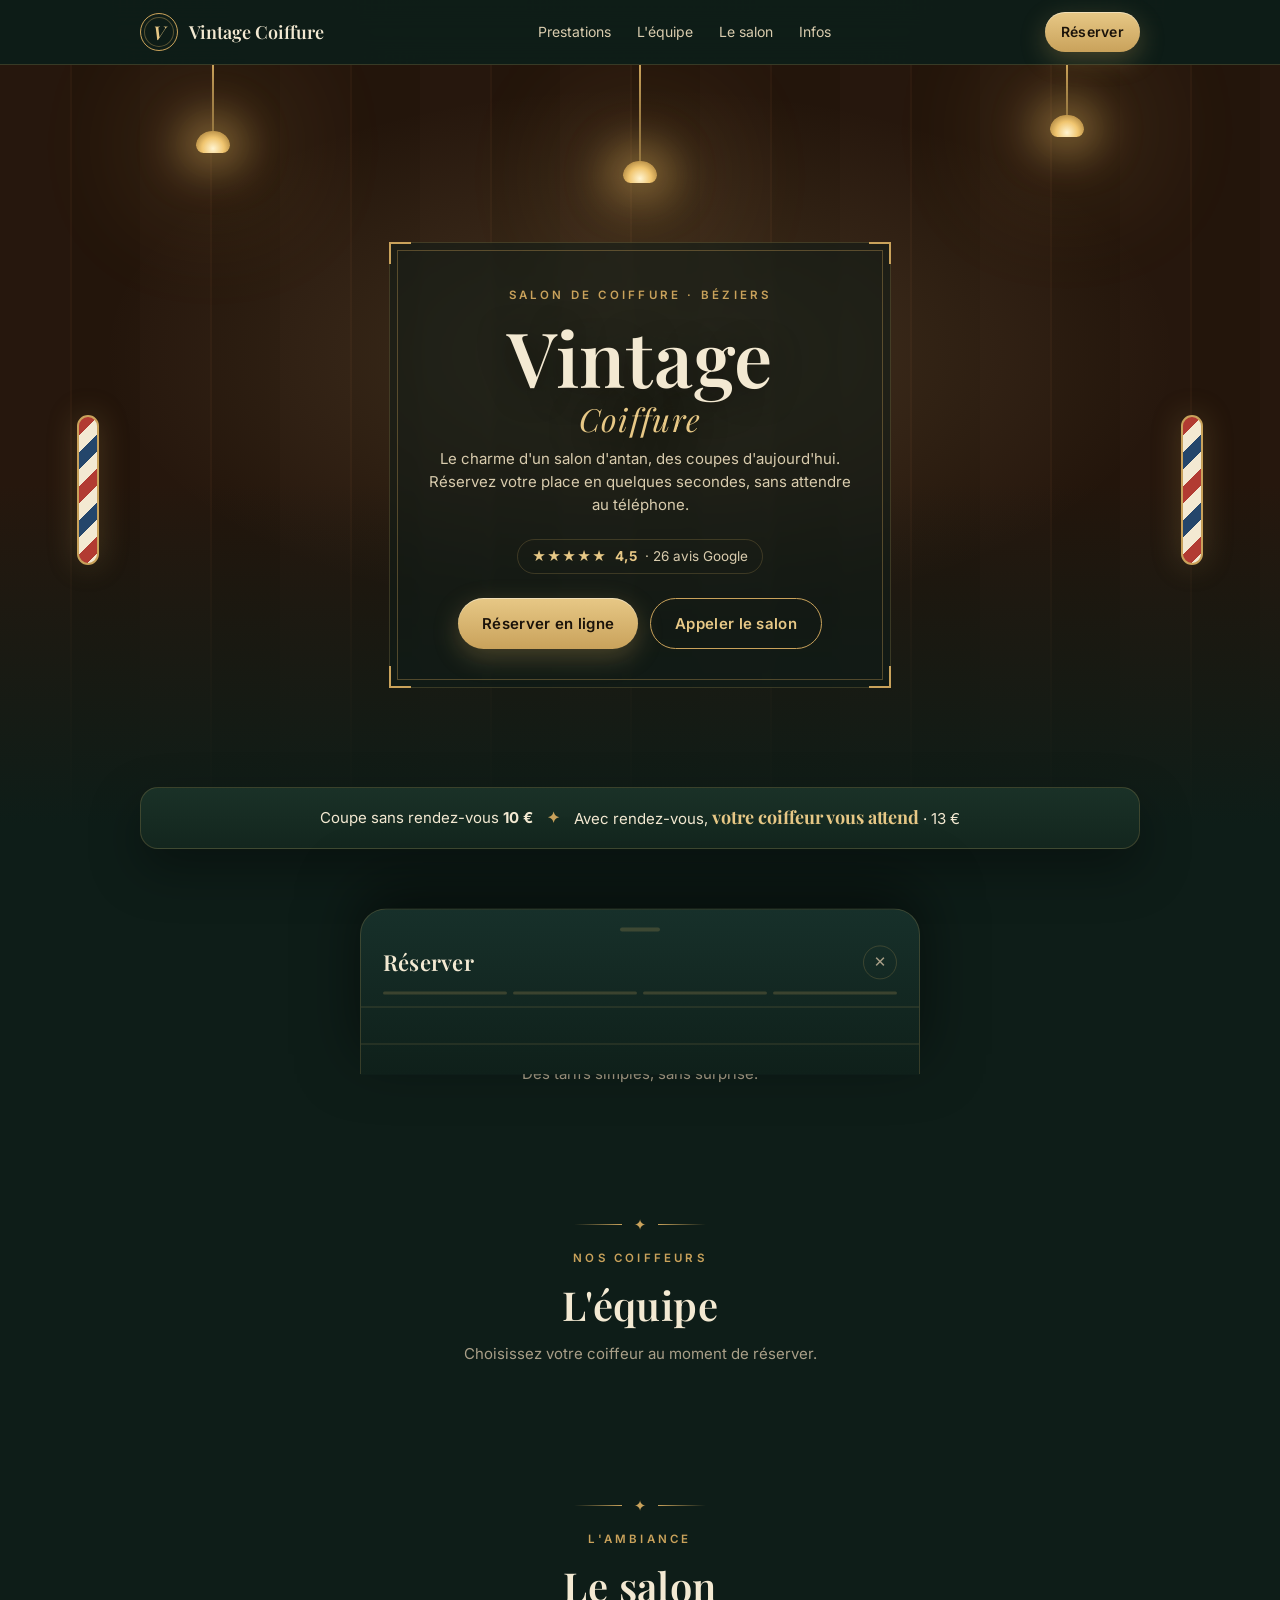
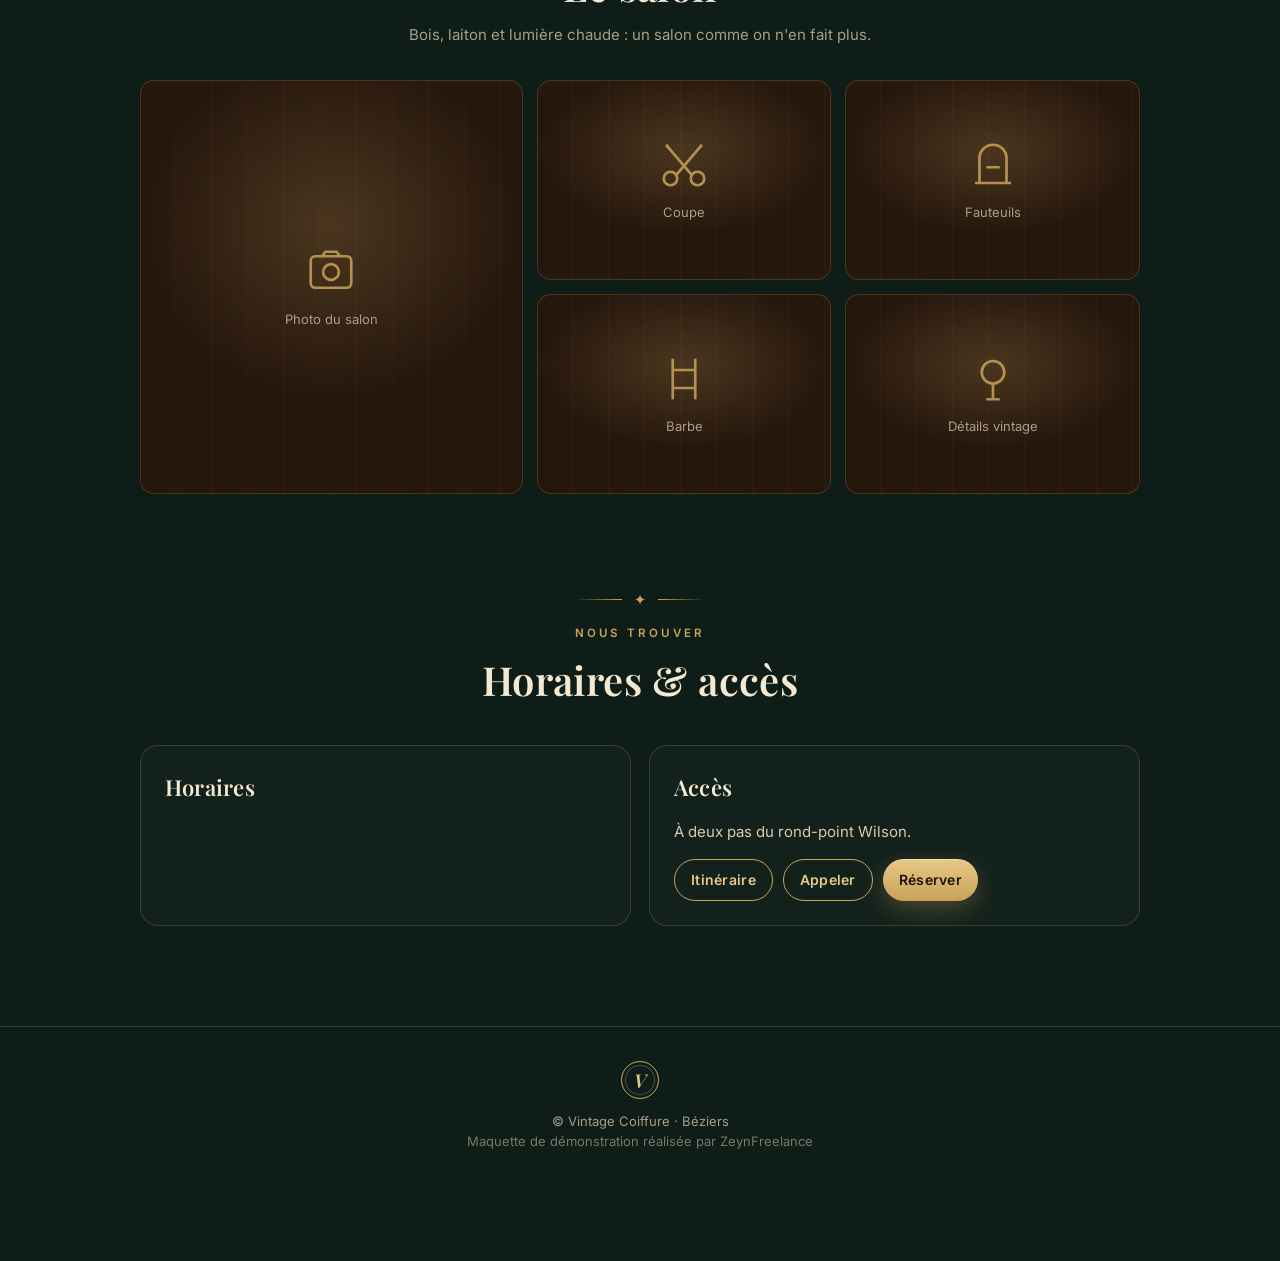
==== demos/vintage-coiffure/index.html @ 471009f5 "Démo Vintage Coiffure : site vintage, réservation en ligne, planning salon en direct, QR code Co-Aut" ====
<!DOCTYPE html>
<html lang="fr">
<head>
  <meta charset="utf-8">
  <meta name="viewport" content="width=device-width, initial-scale=1, viewport-fit=cover">
  <title>Vintage Coiffure · Salon de coiffure à Béziers</title>
  <meta name="description" content="Vintage Coiffure, salon de coiffure à Béziers. Coupe homme, coupe + barbe. Réservez en ligne 24h/24.">
  <meta name="theme-color" content="#0e1d18">
  <link rel="preconnect" href="https://fonts.googleapis.com">
  <link rel="preconnect" href="https://fonts.gstatic.com" crossorigin>
  <link href="https://fonts.googleapis.com/css2?family=Playfair+Display:ital,wght@0,400;0,600;1,400;1,600&family=Inter:wght@400;500;600&display=swap" rel="stylesheet">
  <link rel="stylesheet" href="style.css">
</head>
<body>
  <header class="top">
    <div class="wrap">
      <a class="brand" href="#"><span class="mono">V</span><b>Vintage Coiffure</b></a>
      <nav><a href="#prestations">Prestations</a><a href="#equipe">L'équipe</a><a href="#salon">Le salon</a><a href="#infos">Infos</a></nav>
      <button class="btn gold sm" data-book>Réserver</button>
    </div>
  </header>

  <section class="hero">
    <div class="lamps"><span class="lamp"></span><span class="lamp"></span><span class="lamp"></span></div>
    <span class="pole l"></span><span class="pole r"></span>
    <div class="frame">
      <div class="eyebrow">Salon de coiffure · Béziers</div>
      <h1>Vintage<em>Coiffure</em></h1>
      <p class="lead">Le charme d'un salon d'antan, des coupes d'aujourd'hui. Réservez votre place en quelques secondes, sans attendre au téléphone.</p>
      <a class="rating" id="rating" target="_blank" rel="noopener"><span class="stars">★★★★★</span><b>4,5</b> · 26 avis Google</a>
      <div class="cta">
        <button class="btn gold" data-book>Réserver en ligne</button>
        <a class="btn line" id="call">Appeler le salon</a>
      </div>
    </div>
  </section>

  <section class="ribbon">
    <div class="wrap"><div>
      <span>Coupe sans rendez-vous <b>10 €</b></span>
      <span class="serif" style="color:var(--gold)">✦</span>
      <span>Avec rendez-vous, <strong>votre coiffeur vous attend</strong> · 13 €</span>
    </div></div>
  </section>

  <section class="block" id="prestations">
    <div class="wrap">
      <div class="head"><div class="orn">✂</div><div class="eyebrow">La carte</div><h2>Prestations</h2><p>Des tarifs simples, sans surprise.</p></div>
      <div class="menu" id="menu"></div>
    </div>
  </section>

  <section class="block" id="equipe">
    <div class="wrap">
      <div class="head"><div class="orn">✦</div><div class="eyebrow">Nos coiffeurs</div><h2>L'équipe</h2><p>Choisissez votre coiffeur au moment de réserver.</p></div>
      <div class="team" id="team"></div>
    </div>
  </section>

  <section class="block" id="salon">
    <div class="wrap">
      <div class="head"><div class="orn">✦</div><div class="eyebrow">L'ambiance</div><h2>Le salon</h2><p>Bois, laiton et lumière chaude : un salon comme on n'en fait plus.</p></div>
      <div class="gallery">
        <div class="ph"><div><svg viewBox="0 0 24 24" fill="none" stroke="currentColor" stroke-width="1.2"><rect x="3" y="5" width="18" height="14" rx="2"/><circle cx="12" cy="12" r="3.5"/><path d="M8 5l1.5-2h5L16 5"/></svg><span>Photo du salon</span></div></div>
        <div class="ph"><div><svg viewBox="0 0 24 24" fill="none" stroke="currentColor" stroke-width="1.2"><circle cx="6" cy="18" r="3"/><circle cx="18" cy="18" r="3"/><path d="M8.5 16.5L20 3M15.5 16.5L4 3"/></svg><span>Coupe</span></div></div>
        <div class="ph"><div><svg viewBox="0 0 24 24" fill="none" stroke="currentColor" stroke-width="1.2"><path d="M4 20h16M6 20V9a6 6 0 0112 0v11M9 13h6"/></svg><span>Fauteuils</span></div></div>
        <div class="ph"><div><svg viewBox="0 0 24 24" fill="none" stroke="currentColor" stroke-width="1.2"><path d="M7 3v18M17 3v18M7 8h10M7 16h10"/></svg><span>Barbe</span></div></div>
        <div class="ph"><div><svg viewBox="0 0 24 24" fill="none" stroke="currentColor" stroke-width="1.2"><circle cx="12" cy="9" r="5"/><path d="M12 14v7M9 21h6"/></svg><span>Détails vintage</span></div></div>
      </div>
    </div>
  </section>

  <section class="block" id="infos">
    <div class="wrap">
      <div class="head"><div class="orn">✦</div><div class="eyebrow">Nous trouver</div><h2>Horaires & accès</h2></div>
      <div class="infos">
        <div class="card"><h3>Horaires</h3><div class="hours" id="hours"></div></div>
        <div class="card">
          <h3>Accès</h3>
          <p id="addr"></p>
          <p>À deux pas du rond-point Wilson.</p>
          <div class="row"><a class="btn line sm" id="maps" target="_blank" rel="noopener">Itinéraire</a><a class="btn line sm" id="call2">Appeler</a><button class="btn gold sm" data-book>Réserver</button></div>
        </div>
      </div>
    </div>
  </section>

  <footer>
    <div class="mono" style="margin:0 auto 12px">V</div>
    © Vintage Coiffure · Béziers<br>
    <span style="opacity:.7">Maquette de démonstration réalisée par ZeynFreelance</span>
  </footer>

  <div class="sticky"><button class="btn gold block" data-book>Réserver en ligne</button></div>

  <div class="sheet" id="sheet">
    <div class="panel">
      <div class="p-head">
        <div class="grab"></div>
        <div class="t"><h3 id="p-title">Réserver</h3><button class="close" id="close">✕</button></div>
        <div class="steps" id="steps"><i></i><i></i><i></i><i></i></div>
      </div>
      <div class="p-body" id="p-body"></div>
      <div class="p-foot" id="p-foot"></div>
    </div>
  </div>

  <script type="module" src="client.js"></script>
</body>
</html>
---- demos/vintage-coiffure/style.css ----
:root {
  --green: #0e1d18;
  --green2: #14281f;
  --wood: #2b1a10;
  --cream: #f3e9d2;
  --cream2: #d9ccae;
  --gold: #c9a25b;
  --gold2: #e7c886;
  --muted: #a99f88;
  --line: rgba(201, 162, 91, 0.22);
  --ok: #7fc8a0;
  --red: #d9826b;
  --safe-b: env(safe-area-inset-bottom, 0px);
  --safe-t: env(safe-area-inset-top, 0px);
}
* { box-sizing: border-box; -webkit-tap-highlight-color: transparent; }
html { scroll-behavior: smooth; }
body { margin: 0; background: var(--green); color: var(--cream); font: 15px/1.55 Inter, system-ui, sans-serif; }
h1, h2, h3, .serif { font-family: 'Playfair Display', Georgia, serif; font-weight: 600; letter-spacing: 0.01em; }
button { font: inherit; color: inherit; cursor: pointer; border: 0; background: none; }
a { color: inherit; }
.wrap { max-width: 1040px; margin: 0 auto; padding: 0 20px; }

/* Fond texturé */
body::before { content: ''; position: fixed; inset: 0; pointer-events: none; z-index: 0; opacity: 0.5;
  background: repeating-linear-gradient(90deg, rgba(255, 255, 255, 0.012) 0 2px, transparent 2px 7px), radial-gradient(120% 80% at 50% 0%, rgba(201, 162, 91, 0.08), transparent 60%); }
main, header, footer, section { position: relative; z-index: 1; }

/* Ornements */
.orn { display: flex; align-items: center; justify-content: center; gap: 12px; color: var(--gold); margin: 0 auto 14px; }
.orn::before, .orn::after { content: ''; height: 1px; width: 48px; background: linear-gradient(90deg, transparent, var(--gold)); }
.orn::after { transform: scaleX(-1); }
.eyebrow { text-transform: uppercase; letter-spacing: 0.28em; font-size: 11.5px; color: var(--gold); font-weight: 600; }

/* Barre du haut */
.top { position: sticky; top: 0; z-index: 30; backdrop-filter: blur(14px); background: rgba(14, 29, 24, 0.82); border-bottom: 1px solid var(--line); padding-top: var(--safe-t); }
.top .wrap { display: flex; align-items: center; justify-content: space-between; height: 64px; }
.brand { display: flex; align-items: center; gap: 11px; text-decoration: none; }
.mono { width: 38px; height: 38px; border: 1px solid var(--gold); border-radius: 50%; display: grid; place-items: center; font: italic 600 19px 'Playfair Display'; color: var(--gold2); box-shadow: inset 0 0 0 3px var(--green), inset 0 0 0 4px rgba(201, 162, 91, 0.4); }
.brand b { font: 600 18px 'Playfair Display'; }
.top nav { display: flex; gap: 26px; font-size: 14px; color: var(--cream2); }
.top nav a { text-decoration: none; }
.btn { display: inline-flex; align-items: center; justify-content: center; gap: 8px; padding: 13px 24px; border-radius: 999px; font-weight: 600; letter-spacing: 0.02em; transition: transform 0.15s, box-shadow 0.2s, background 0.2s; text-decoration: none; }
.btn:active { transform: scale(0.97); }
.btn.gold { background: linear-gradient(180deg, var(--gold2), var(--gold)); color: #1b130a; box-shadow: 0 8px 26px rgba(201, 162, 91, 0.3), inset 0 1px 0 rgba(255, 255, 255, 0.4); }
.btn.line { border: 1px solid var(--gold); color: var(--gold2); }
.btn.sm { padding: 9px 16px; font-size: 14px; }
.btn.block { width: 100%; }
.btn:disabled { opacity: 0.4; pointer-events: none; }

/* Hero */
.hero { min-height: min(86vh, 760px); display: grid; place-items: center; text-align: center; overflow: hidden; padding: 70px 0 90px;
  background: linear-gradient(180deg, rgba(14, 29, 24, 0) 55%, var(--green)),
    radial-gradient(60% 50% at 50% 38%, rgba(231, 200, 134, 0.16), transparent 70%),
    repeating-linear-gradient(90deg, #26170d 0 70px, #2d1b0f 70px 72px, #23150b 72px 140px); }
.lamps { position: absolute; inset: 0 0 auto; height: 170px; display: flex; justify-content: space-around; pointer-events: none; }
.lamp { position: relative; width: 2px; height: 70px; background: linear-gradient(var(--gold), #6b5530); }
.lamp::after { content: ''; position: absolute; left: 50%; top: 66px; width: 34px; height: 22px; transform: translateX(-50%); border-radius: 50% 50% 8px 8px / 70% 70% 8px 8px; background: radial-gradient(circle at 50% 80%, #fff4d1, #f0c56f 45%, #8a6326); box-shadow: 0 0 40px 18px rgba(255, 205, 110, 0.35), 0 0 120px 50px rgba(255, 190, 90, 0.14); animation: flick 6s infinite; }
.lamp:nth-child(2) { height: 100px; } .lamp:nth-child(2)::after { top: 96px; animation-delay: 1.3s; }
.lamp:nth-child(3) { height: 54px; } .lamp:nth-child(3)::after { top: 50px; animation-delay: 2.4s; }
@keyframes flick { 0%, 100% { opacity: 1; } 47% { opacity: 1; } 48% { opacity: 0.86; } 50% { opacity: 1; } }
.frame { position: relative; padding: 44px 30px 38px; max-width: 640px; margin: 60px 20px 0; border: 1px solid var(--line); background: rgba(14, 29, 24, 0.55); backdrop-filter: blur(3px); }
.frame::before, .frame::after { content: ''; position: absolute; inset: 7px; border: 1px solid rgba(201, 162, 91, 0.35); pointer-events: none; }
.frame::after { inset: -1px; border: 0; background:
  linear-gradient(var(--gold), var(--gold)) top left / 22px 2px no-repeat, linear-gradient(var(--gold), var(--gold)) top left / 2px 22px no-repeat,
  linear-gradient(var(--gold), var(--gold)) top right / 22px 2px no-repeat, linear-gradient(var(--gold), var(--gold)) top right / 2px 22px no-repeat,
  linear-gradient(var(--gold), var(--gold)) bottom left / 22px 2px no-repeat, linear-gradient(var(--gold), var(--gold)) bottom left / 2px 22px no-repeat,
  linear-gradient(var(--gold), var(--gold)) bottom right / 22px 2px no-repeat, linear-gradient(var(--gold), var(--gold)) bottom right / 2px 22px no-repeat; }
.hero h1 { font-size: clamp(42px, 9vw, 76px); line-height: 1; margin: 14px 0 12px; color: var(--cream); text-shadow: 0 4px 30px rgba(0, 0, 0, 0.5); }
.hero h1 em { display: block; font-size: 0.42em; font-style: italic; color: var(--gold2); font-weight: 400; margin-top: 8px; letter-spacing: 0.04em; }
.hero p.lead { color: var(--cream2); max-width: 440px; margin: 0 auto 22px; }
.rating { display: inline-flex; align-items: center; gap: 8px; padding: 6px 14px; border: 1px solid var(--line); border-radius: 999px; font-size: 13.5px; color: var(--cream2); margin-bottom: 24px; text-decoration: none; }
.rating b { color: var(--gold2); }
.stars { color: var(--gold2); letter-spacing: 1px; }
.cta { display: flex; gap: 12px; justify-content: center; flex-wrap: wrap; }
.pole { position: absolute; width: 22px; height: 150px; border-radius: 11px; border: 2px solid var(--gold); overflow: hidden; background: repeating-linear-gradient(-45deg, #b23b32 0 12px, #f3e9d2 12px 24px, #24466b 24px 36px, #f3e9d2 36px 48px); background-size: 100% 68px; animation: pole 3s linear infinite; box-shadow: 0 0 30px rgba(201, 162, 91, 0.25); }
.pole.l { left: 6%; top: 46%; } .pole.r { right: 6%; top: 46%; }
@keyframes pole { to { background-position: 0 68px; } }

/* Bandeau */
.ribbon { margin-top: -38px; z-index: 2; }
.ribbon .wrap > div { display: flex; align-items: center; justify-content: center; gap: 14px; flex-wrap: wrap; text-align: center; background: linear-gradient(180deg, #1a3127, #13261e); border: 1px solid var(--line); border-radius: 18px; padding: 16px 20px; box-shadow: 0 20px 50px rgba(0, 0, 0, 0.35); }
.ribbon s { color: var(--muted); }
.ribbon strong { color: var(--gold2); font-family: 'Playfair Display'; font-size: 18px; }

/* Sections */
section.block { padding: 84px 0 10px; }
.head { text-align: center; margin-bottom: 34px; }
.head h2 { font-size: clamp(30px, 5vw, 40px); margin: 6px 0 6px; }
.head p { color: var(--muted); margin: 0; }

.menu { max-width: 640px; margin: 0 auto; display: grid; gap: 6px; }
.item { display: grid; grid-template-columns: 1fr auto; gap: 4px 16px; align-items: baseline; padding: 18px 4px; border-bottom: 1px dashed var(--line); }
.item h3 { margin: 0; font-size: 21px; }
.item .dots { display: none; }
.item .price { font: 600 24px 'Playfair Display'; color: var(--gold2); }
.item p { grid-column: 1 / -1; margin: 0; color: var(--muted); font-size: 14px; }
.item .tag { font: 500 11px Inter; letter-spacing: 0.12em; text-transform: uppercase; color: var(--gold); margin-left: 8px; }

.team { display: grid; grid-template-columns: repeat(4, 1fr); gap: 16px; }
.member { text-align: center; padding: 26px 12px 22px; border: 1px solid var(--line); border-radius: 18px; background: rgba(255, 255, 255, 0.02); }
.avatar { --h: 32; width: 78px; height: 78px; margin: 0 auto 12px; border-radius: 50%; display: grid; place-items: center; font: italic 600 30px 'Playfair Display'; color: var(--cream);
  background: radial-gradient(circle at 35% 30%, hsl(var(--h) 45% 42%), hsl(var(--h) 45% 20%)); border: 2px solid var(--gold); box-shadow: 0 0 0 4px var(--green), 0 0 0 5px var(--line); }
.member b { display: block; font: 600 18px 'Playfair Display'; }
.member small { color: var(--muted); }

.gallery { display: grid; grid-template-columns: 1.3fr 1fr 1fr; grid-template-rows: 200px 200px; gap: 14px; }
.ph { position: relative; border: 1px solid var(--line); border-radius: 14px; overflow: hidden; display: grid; place-items: center; text-align: center; color: var(--muted); font-size: 13px;
  background: radial-gradient(70% 60% at 50% 35%, rgba(240, 197, 111, 0.18), transparent 70%), repeating-linear-gradient(90deg, #26170d 0 34px, #2c1a0e 34px 36px); }
.ph:first-child { grid-row: span 2; }
.ph svg { width: 54px; height: 54px; color: var(--gold); opacity: 0.85; display: block; margin: 0 auto 10px; }
.ph span { padding: 0 14px; }

.infos { display: grid; grid-template-columns: 1fr 1fr; gap: 18px; }
.card { border: 1px solid var(--line); border-radius: 18px; padding: 24px; background: rgba(255, 255, 255, 0.02); }
.card h3 { margin: 0 0 14px; font-size: 22px; }
.hours { display: grid; gap: 2px; }
.hours div { display: flex; justify-content: space-between; padding: 8px 0; border-bottom: 1px dashed var(--line); color: var(--cream2); }
.hours div.today { color: var(--gold2); font-weight: 600; }
.card p { color: var(--cream2); margin: 0 0 16px; }
.card .row { display: flex; gap: 10px; flex-wrap: wrap; }

footer { margin-top: 90px; padding: 34px 20px calc(110px + var(--safe-b)); text-align: center; color: var(--muted); font-size: 13px; border-top: 1px solid var(--line); }
footer a { color: var(--gold); }
.sticky { position: fixed; left: 12px; right: 12px; bottom: calc(12px + var(--safe-b)); z-index: 40; display: none; }

/* Réservation */
.sheet { position: fixed; inset: 0; z-index: 60; display: flex; align-items: flex-end; justify-content: center; background: rgba(0, 0, 0, 0); pointer-events: none; transition: background 0.3s; }
.sheet.open { background: rgba(0, 0, 0, 0.6); pointer-events: auto; }
.panel { width: min(560px, 100%); max-height: 92dvh; display: flex; flex-direction: column; background: linear-gradient(180deg, #17302a, #0f201a); border: 1px solid var(--line); border-bottom: 0; border-radius: 26px 26px 0 0; transform: translateY(105%); transition: transform 0.38s cubic-bezier(.2, .9, .2, 1); box-shadow: 0 -20px 60px rgba(0, 0, 0, 0.5); }
.sheet.open .panel { transform: none; }
.p-head { padding: 18px 22px 12px; border-bottom: 1px solid var(--line); }
.p-head .grab { width: 40px; height: 4px; border-radius: 4px; background: var(--line); margin: 0 auto 14px; }
.p-head .t { display: flex; align-items: center; justify-content: space-between; gap: 10px; }
.p-head h3 { margin: 0; font-size: 22px; }
.steps { display: flex; gap: 6px; margin-top: 12px; }
.steps i { flex: 1; height: 3px; border-radius: 3px; background: var(--line); transition: background 0.3s; }
.steps i.on { background: var(--gold); }
.close { width: 34px; height: 34px; border-radius: 50%; border: 1px solid var(--line); color: var(--muted); }
.p-body { overflow-y: auto; padding: 18px 22px; flex: 1; -webkit-overflow-scrolling: touch; }
.p-foot { padding: 14px 22px calc(16px + var(--safe-b)); border-top: 1px solid var(--line); display: flex; gap: 10px; }
.p-foot .btn.line { flex: 0 0 auto; }
.p-foot .btn.gold { flex: 1; }
.label { font-size: 12px; letter-spacing: 0.18em; text-transform: uppercase; color: var(--gold); margin: 6px 0 10px; }
.opt { width: 100%; display: flex; align-items: center; gap: 14px; text-align: left; padding: 15px; border: 1px solid var(--line); border-radius: 16px; margin-bottom: 10px; background: rgba(255, 255, 255, 0.02); transition: border 0.2s, background 0.2s; }
.opt.on { border-color: var(--gold); background: rgba(201, 162, 91, 0.1); }
.opt .avatar { width: 46px; height: 46px; font-size: 19px; margin: 0; box-shadow: none; flex: none; }
.opt .any { width: 46px; height: 46px; border-radius: 50%; border: 1px dashed var(--gold); display: grid; place-items: center; color: var(--gold); flex: none; font-size: 20px; }
.opt div { flex: 1; }
.opt b { display: block; font-size: 16px; }
.opt small { color: var(--muted); }
.opt .price { font: 600 20px 'Playfair Display'; color: var(--gold2); }
.days { display: flex; gap: 8px; overflow-x: auto; padding-bottom: 6px; margin-bottom: 14px; scrollbar-width: none; }
.days::-webkit-scrollbar { display: none; }
.day { flex: none; width: 62px; padding: 10px 0; border: 1px solid var(--line); border-radius: 14px; text-align: center; line-height: 1.2; }
.day small { display: block; color: var(--muted); font-size: 11.5px; text-transform: capitalize; }
.day b { font-size: 19px; }
.day.on { background: var(--gold); border-color: var(--gold); color: #1b130a; }
.day.on small { color: #4a3718; }
.slots { display: grid; grid-template-columns: repeat(4, 1fr); gap: 8px; }
.slot { padding: 11px 0; border: 1px solid var(--line); border-radius: 12px; font-weight: 500; font-size: 14.5px; }
.slot.on { background: var(--gold); color: #1b130a; border-color: var(--gold); }
.slot:disabled { opacity: 0.25; text-decoration: line-through; }
.field { display: grid; gap: 6px; margin-bottom: 14px; font-size: 13px; color: var(--muted); }
.field input { width: 100%; padding: 14px; border-radius: 14px; border: 1px solid var(--line); background: rgba(0, 0, 0, 0.2); color: var(--cream); font: inherit; font-size: 16px; outline: none; }
.field input:focus { border-color: var(--gold); }
.recap { border: 1px solid var(--line); border-radius: 16px; padding: 14px 16px; margin-bottom: 16px; background: rgba(201, 162, 91, 0.06); display: grid; gap: 6px; font-size: 14.5px; }
.recap div { display: flex; justify-content: space-between; gap: 10px; }
.recap span { color: var(--muted); }
.done { text-align: center; padding: 10px 0 6px; }
.seal { width: 92px; height: 92px; margin: 6px auto 16px; border-radius: 50%; display: grid; place-items: center; border: 2px solid var(--gold); color: var(--gold2); font-size: 38px; box-shadow: 0 0 0 6px rgba(201, 162, 91, 0.12), 0 0 50px rgba(201, 162, 91, 0.25); animation: pop 0.5s cubic-bezier(.2, 1.6, .4, 1); }
.seal.wait { animation: pop 0.5s cubic-bezier(.2, 1.6, .4, 1), pulse 1.6s 0.5s infinite; font-size: 30px; }
.seal.ok { color: var(--ok); border-color: var(--ok); }
.seal.no { color: var(--red); border-color: var(--red); }
@keyframes pop { from { transform: scale(0.4); opacity: 0; } }
@keyframes pulse { 50% { box-shadow: 0 0 0 14px rgba(201, 162, 91, 0.04), 0 0 60px rgba(201, 162, 91, 0.35); } }
.done h3 { font-size: 26px; margin: 0 0 6px; }
.done p { color: var(--cream2); margin: 0 0 14px; }
.sms { text-align: left; max-width: 320px; margin: 18px auto 0; }
.sms small { color: var(--muted); display: block; margin-bottom: 6px; text-align: center; }
.bubble { background: #2b3a34; border-radius: 18px 18px 18px 4px; padding: 11px 14px; font-size: 14px; color: var(--cream); }

@media (max-width: 760px) {
  .top nav { display: none; }
  .team { grid-template-columns: 1fr 1fr; }
  .gallery { grid-template-columns: 1fr 1fr; grid-template-rows: 150px 150px 150px; }
  .ph:first-child { grid-column: span 2; grid-row: auto; }
  .infos { grid-template-columns: 1fr; }
  .sticky { display: block; }
  .pole { display: none; }
  .frame { padding: 34px 20px 30px; }
}
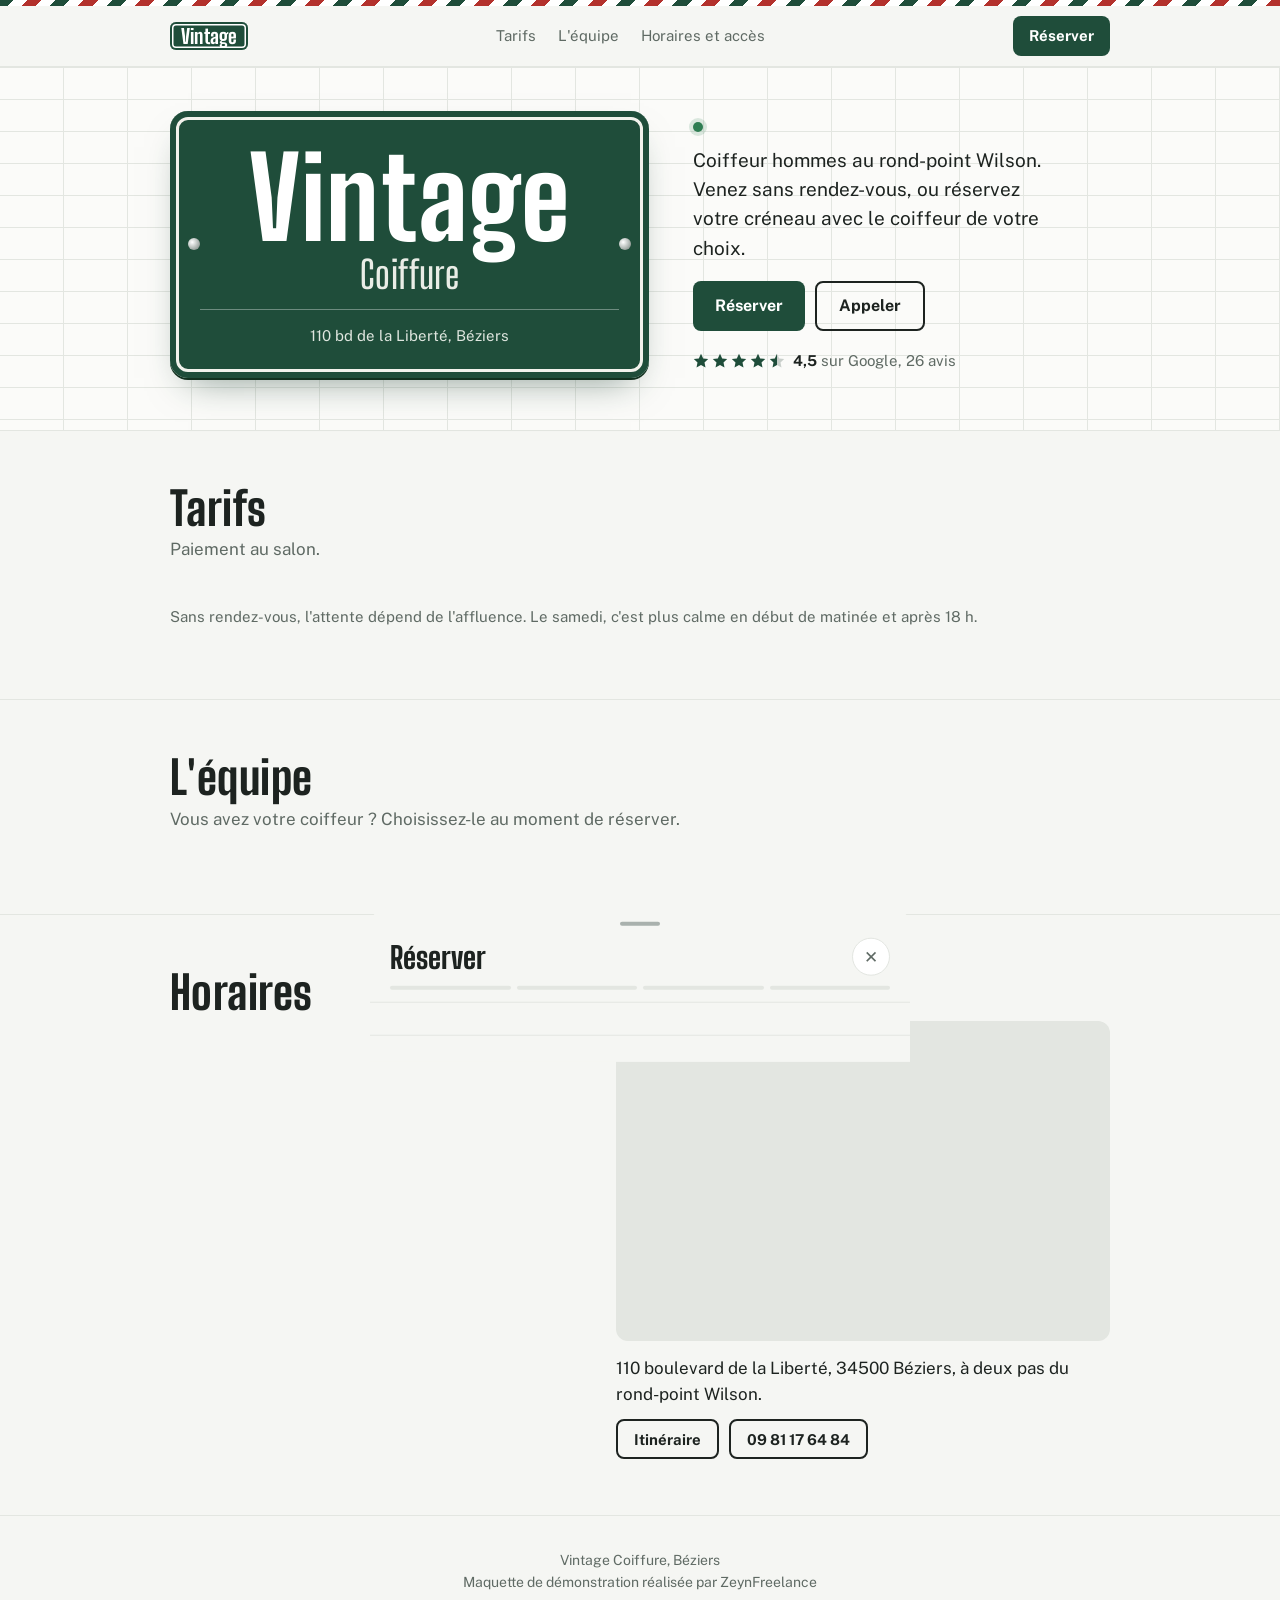
==== commit caf86422: "Démo Vintage Coiffure : nouvelle direction (plaque émaillée, carrelage, tableau des tarifs, statut o" ====
--- a/demos/vintage-coiffure/index.html
+++ b/demos/vintage-coiffure/index.html
@@ -3,101 +3,93 @@
 <head>
   <meta charset="utf-8">
   <meta name="viewport" content="width=device-width, initial-scale=1, viewport-fit=cover">
-  <title>Vintage Coiffure · Salon de coiffure à Béziers</title>
-  <meta name="description" content="Vintage Coiffure, salon de coiffure à Béziers. Coupe homme, coupe + barbe. Réservez en ligne 24h/24.">
-  <meta name="theme-color" content="#0e1d18">
+  <title>Vintage Coiffure, coiffeur hommes à Béziers</title>
+  <meta name="description" content="Vintage Coiffure, coiffeur hommes au 110 boulevard de la Liberté à Béziers. Coupe sans rendez-vous 10 €, avec rendez-vous 13 €. Réservation en ligne.">
+  <meta name="theme-color" content="#1f4d3a">
   <link rel="preconnect" href="https://fonts.googleapis.com">
   <link rel="preconnect" href="https://fonts.gstatic.com" crossorigin>
-  <link href="https://fonts.googleapis.com/css2?family=Playfair+Display:ital,wght@0,400;0,600;1,400;1,600&family=Inter:wght@400;500;600&display=swap" rel="stylesheet">
-  <link rel="stylesheet" href="style.css">
+  <link href="https://fonts.googleapis.com/css2?family=Big+Shoulders+Display:wght@600;800&family=Public+Sans:wght@400;600;700&display=swap" rel="stylesheet">
+  <link rel="stylesheet" href="site.css">
 </head>
 <body>
+  <div class="pole" aria-hidden="true"></div>
   <header class="top">
     <div class="wrap">
-      <a class="brand" href="#"><span class="mono">V</span><b>Vintage Coiffure</b></a>
-      <nav><a href="#prestations">Prestations</a><a href="#equipe">L'équipe</a><a href="#salon">Le salon</a><a href="#infos">Infos</a></nav>
+      <a class="mini disp" href="#">Vintage</a>
+      <nav><a href="#tarifs">Tarifs</a><a href="#equipe">L'équipe</a><a href="#infos">Horaires et accès</a></nav>
       <button class="btn gold sm" data-book>Réserver</button>
     </div>
   </header>
 
-  <section class="hero">
-    <div class="lamps"><span class="lamp"></span><span class="lamp"></span><span class="lamp"></span></div>
-    <span class="pole l"></span><span class="pole r"></span>
-    <div class="frame">
-      <div class="eyebrow">Salon de coiffure · Béziers</div>
-      <h1>Vintage<em>Coiffure</em></h1>
-      <p class="lead">Le charme d'un salon d'antan, des coupes d'aujourd'hui. Réservez votre place en quelques secondes, sans attendre au téléphone.</p>
-      <a class="rating" id="rating" target="_blank" rel="noopener"><span class="stars">★★★★★</span><b>4,5</b> · 26 avis Google</a>
-      <div class="cta">
-        <button class="btn gold" data-book>Réserver en ligne</button>
-        <a class="btn line" id="call">Appeler le salon</a>
-      </div>
-    </div>
-  </section>
-
-  <section class="ribbon">
-    <div class="wrap"><div>
-      <span>Coupe sans rendez-vous <b>10 €</b></span>
-      <span class="serif" style="color:var(--gold)">✦</span>
-      <span>Avec rendez-vous, <strong>votre coiffeur vous attend</strong> · 13 €</span>
-    </div></div>
-  </section>
-
-  <section class="block" id="prestations">
-    <div class="wrap">
-      <div class="head"><div class="orn">✂</div><div class="eyebrow">La carte</div><h2>Prestations</h2><p>Des tarifs simples, sans surprise.</p></div>
-      <div class="menu" id="menu"></div>
-    </div>
-  </section>
-
-  <section class="block" id="equipe">
-    <div class="wrap">
-      <div class="head"><div class="orn">✦</div><div class="eyebrow">Nos coiffeurs</div><h2>L'équipe</h2><p>Choisissez votre coiffeur au moment de réserver.</p></div>
-      <div class="team" id="team"></div>
-    </div>
-  </section>
-
-  <section class="block" id="salon">
-    <div class="wrap">
-      <div class="head"><div class="orn">✦</div><div class="eyebrow">L'ambiance</div><h2>Le salon</h2><p>Bois, laiton et lumière chaude : un salon comme on n'en fait plus.</p></div>
-      <div class="gallery">
-        <div class="ph"><div><svg viewBox="0 0 24 24" fill="none" stroke="currentColor" stroke-width="1.2"><rect x="3" y="5" width="18" height="14" rx="2"/><circle cx="12" cy="12" r="3.5"/><path d="M8 5l1.5-2h5L16 5"/></svg><span>Photo du salon</span></div></div>
-        <div class="ph"><div><svg viewBox="0 0 24 24" fill="none" stroke="currentColor" stroke-width="1.2"><circle cx="6" cy="18" r="3"/><circle cx="18" cy="18" r="3"/><path d="M8.5 16.5L20 3M15.5 16.5L4 3"/></svg><span>Coupe</span></div></div>
-        <div class="ph"><div><svg viewBox="0 0 24 24" fill="none" stroke="currentColor" stroke-width="1.2"><path d="M4 20h16M6 20V9a6 6 0 0112 0v11M9 13h6"/></svg><span>Fauteuils</span></div></div>
-        <div class="ph"><div><svg viewBox="0 0 24 24" fill="none" stroke="currentColor" stroke-width="1.2"><path d="M7 3v18M17 3v18M7 8h10M7 16h10"/></svg><span>Barbe</span></div></div>
-        <div class="ph"><div><svg viewBox="0 0 24 24" fill="none" stroke="currentColor" stroke-width="1.2"><circle cx="12" cy="9" r="5"/><path d="M12 14v7M9 21h6"/></svg><span>Détails vintage</span></div></div>
-      </div>
-    </div>
-  </section>
-
-  <section class="block" id="infos">
-    <div class="wrap">
-      <div class="head"><div class="orn">✦</div><div class="eyebrow">Nous trouver</div><h2>Horaires & accès</h2></div>
-      <div class="infos">
-        <div class="card"><h3>Horaires</h3><div class="hours" id="hours"></div></div>
-        <div class="card">
-          <h3>Accès</h3>
-          <p id="addr"></p>
-          <p>À deux pas du rond-point Wilson.</p>
-          <div class="row"><a class="btn line sm" id="maps" target="_blank" rel="noopener">Itinéraire</a><a class="btn line sm" id="call2">Appeler</a><button class="btn gold sm" data-book>Réserver</button></div>
+  <main>
+    <section class="hero tiles">
+      <div class="wrap">
+        <div class="plaque">
+          <h1 class="disp" style="margin:0">Vintage</h1>
+          <span class="sub disp">Coiffure</span>
+          <span class="addr">110 bd de la Liberté, Béziers</span>
+        </div>
+        <div class="intro">
+          <div class="status" id="status"><i></i><b></b><span></span></div>
+          <p>Coiffeur hommes au rond-point Wilson. Venez sans rendez-vous, ou réservez votre créneau avec le coiffeur de votre choix.</p>
+          <div class="actions">
+            <button class="btn gold" data-book>Réserver</button>
+            <a class="btn line" id="call">Appeler</a>
+          </div>
+          <a class="stars" id="rating" target="_blank" rel="noopener">
+            <svg viewBox="0 0 92 16" aria-hidden="true"><defs><linearGradient id="h"><stop offset=".5" stop-color="#1f4d3a"/><stop offset=".5" stop-color="#c9cfcb"/></linearGradient></defs>
+              <g fill="#1f4d3a"><path id="s" d="M8 .8l2.2 4.6 5 .6-3.7 3.4 1 5-4.5-2.5-4.5 2.5 1-5L.8 6l5-.6z"/><use href="#s" x="19"/><use href="#s" x="38"/><use href="#s" x="57"/></g><use href="#s" x="76" fill="url(#h)"/></svg>
+            <span><b>4,5</b> sur Google, 26 avis</span>
+          </a>
         </div>
       </div>
-    </div>
-  </section>
+    </section>
 
-  <footer>
-    <div class="mono" style="margin:0 auto 12px">V</div>
-    © Vintage Coiffure · Béziers<br>
-    <span style="opacity:.7">Maquette de démonstration réalisée par ZeynFreelance</span>
-  </footer>
+    <section class="block" id="tarifs">
+      <div class="wrap">
+        <h2 class="disp">Tarifs</h2>
+        <p class="lede">Paiement au salon.</p>
+        <div class="board" id="menu"></div>
+        <p class="note">Sans rendez-vous, l'attente dépend de l'affluence. Le samedi, c'est plus calme en début de matinée et après 18 h.</p>
+      </div>
+    </section>
 
-  <div class="sticky"><button class="btn gold block" data-book>Réserver en ligne</button></div>
+    <section class="block" id="equipe">
+      <div class="wrap">
+        <h2 class="disp">L'équipe</h2>
+        <p class="lede">Vous avez votre coiffeur ? Choisissez-le au moment de réserver.</p>
+        <div class="team" id="team"></div>
+      </div>
+    </section>
 
-  <div class="sheet" id="sheet">
+    <section class="block" id="infos">
+      <div class="wrap infos">
+        <div>
+          <h2 class="disp">Horaires</h2>
+          <ul class="hours" id="hours"></ul>
+        </div>
+        <div>
+          <h2 class="disp">Accès</h2>
+          <iframe class="map" title="Plan d'accès Vintage Coiffure" loading="lazy" referrerpolicy="no-referrer-when-downgrade"
+            src="https://www.google.com/maps?q=Vintage+Coiffure,+110+Bd+de+la+Libert%C3%A9,+34500+B%C3%A9ziers&output=embed"></iframe>
+          <div class="where">
+            <p>110 boulevard de la Liberté, 34500 Béziers, à deux pas du rond-point Wilson.</p>
+            <div class="actions"><a class="btn line sm" id="maps" target="_blank" rel="noopener">Itinéraire</a><a class="btn line sm" id="call2">09 81 17 64 84</a></div>
+          </div>
+        </div>
+      </div>
+    </section>
+  </main>
+
+  <footer>Vintage Coiffure, Béziers<br>Maquette de démonstration réalisée par ZeynFreelance</footer>
+
+  <div class="sticky"><button class="btn gold block" data-book>Réserver un créneau</button></div>
+
+  <div class="sheet" id="sheet" role="dialog" aria-modal="true" aria-labelledby="p-title">
     <div class="panel">
       <div class="p-head">
         <div class="grab"></div>
-        <div class="t"><h3 id="p-title">Réserver</h3><button class="close" id="close">✕</button></div>
+        <div class="t"><h3 id="p-title">Réserver</h3><button class="close" id="close" aria-label="Fermer">✕</button></div>
         <div class="steps" id="steps"><i></i><i></i><i></i><i></i></div>
       </div>
       <div class="p-body" id="p-body"></div>
--- a/demos/vintage-coiffure/site.css
+++ b/demos/vintage-coiffure/site.css
@@ -0,0 +1,173 @@
+/* Vintage Coiffure — direction : plaque émaillée vert bouteille, carrelage blanc de salon, tableau des tarifs. */
+:root {
+  --tile: #f5f6f3;
+  --grout: #e3e6e1;
+  --green: #1f4d3a;
+  --green-dk: #163a2b;
+  --ink: #1d2320;
+  --muted: #5f6a64;
+  --red: #b3312c;
+  --chrome: #a9b1ad;
+  --ok: #2f7d53;
+  --safe-b: env(safe-area-inset-bottom, 0px);
+}
+* { box-sizing: border-box; -webkit-tap-highlight-color: transparent; }
+html { scroll-behavior: smooth; }
+body { margin: 0; color: var(--ink); background: var(--tile); font: 17px/1.55 'Public Sans', system-ui, sans-serif; }
+button { font: inherit; color: inherit; cursor: pointer; border: 0; background: none; }
+a { color: inherit; }
+:focus-visible { outline: 3px solid var(--red); outline-offset: 2px; }
+@media (prefers-reduced-motion: reduce) { * { transition: none !important; animation: none !important; } }
+.wrap { max-width: 980px; margin: 0 auto; padding: 0 20px; }
+.disp { font-family: 'Big Shoulders Display', 'Public Sans', sans-serif; font-weight: 800; letter-spacing: 0.01em; line-height: 0.95; }
+
+/* Carrelage du salon (dans le haut de page seulement) */
+.tiles { background-color: #fbfbf9; background-image:
+  linear-gradient(var(--grout) 1px, transparent 1px),
+  repeating-linear-gradient(90deg, transparent 0 63px, var(--grout) 63px 64px); background-size: 100% 32px, 100% 100%; }
+
+/* Liseré du poteau de barbier */
+.pole { height: 6px; background: repeating-linear-gradient(-45deg, var(--red) 0 10px, #fff 10px 20px, var(--green) 20px 30px, #fff 30px 40px); }
+
+/* Barre du haut */
+.top { position: sticky; top: 0; z-index: 30; background: rgba(245, 246, 243, 0.94); backdrop-filter: blur(10px); border-bottom: 1px solid var(--grout); }
+.top .wrap { display: flex; align-items: center; justify-content: space-between; height: 60px; gap: 12px; }
+.mini { display: inline-flex; align-items: center; padding: 5px 11px 4px; background: var(--green); color: #fff; border-radius: 6px; box-shadow: inset 0 0 0 2px var(--green), inset 0 0 0 3.5px #fff; font-size: 20px; text-decoration: none; }
+.top nav { display: flex; gap: 22px; font-size: 15px; color: var(--muted); }
+.top nav a { text-decoration: none; }
+.top nav a:hover { color: var(--ink); }
+
+/* Boutons */
+.btn { display: inline-flex; align-items: center; justify-content: center; gap: 8px; min-height: 50px; padding: 0 22px; border-radius: 8px; font-weight: 700; font-size: 16px; text-decoration: none; transition: background 0.15s, transform 0.1s; }
+.btn:active { transform: translateY(1px); }
+.btn.gold { background: var(--green); color: #fff; }
+.btn.gold:hover { background: var(--green-dk); }
+.btn.line { border: 2px solid var(--ink); color: var(--ink); }
+.btn.sm { min-height: 40px; padding: 0 16px; font-size: 15px; }
+.btn.block { width: 100%; }
+.btn:disabled { opacity: 0.35; pointer-events: none; }
+
+/* Haut de page : l'enseigne */
+.hero { padding: 44px 0 52px; border-bottom: 1px solid var(--grout); }
+.hero .wrap { display: grid; grid-template-columns: 1.15fr 1fr; gap: 44px; align-items: center; }
+.plaque { position: relative; background: var(--green); color: #fff; border-radius: 18px; padding: 34px 30px 30px;
+  box-shadow: inset 0 0 0 6px var(--green), inset 0 0 0 9px #f2f2ec, 0 2px 0 #12301f, 0 18px 36px -18px rgba(22, 58, 43, 0.55); }
+.plaque::before, .plaque::after { content: ''; position: absolute; top: 50%; width: 12px; height: 12px; margin-top: -6px; border-radius: 50%; background: radial-gradient(circle at 35% 35%, #fff, var(--chrome) 60%, #6f7975); }
+.plaque::before { left: 18px; } .plaque::after { right: 18px; }
+.plaque .disp { font-size: clamp(64px, 13vw, 112px); display: block; text-align: center; }
+.plaque .sub { display: block; text-align: center; font-size: clamp(26px, 5vw, 38px); margin-top: 6px; color: #e9ede6; font-weight: 600; }
+.plaque .addr { display: block; text-align: center; margin-top: 16px; padding-top: 14px; border-top: 1.5px solid rgba(255, 255, 255, 0.35); font-size: 15px; color: #dfe6df; }
+.intro p { margin: 0 0 18px; font-size: 19px; max-width: 30ch; }
+.status { display: inline-flex; align-items: center; gap: 9px; font-weight: 700; margin-bottom: 14px; font-size: 16px; }
+.status i { width: 10px; height: 10px; border-radius: 50%; background: var(--ok); box-shadow: 0 0 0 4px rgba(47, 125, 83, 0.16); }
+.status.closed i { background: var(--red); box-shadow: 0 0 0 4px rgba(179, 49, 44, 0.14); }
+.status span { font-weight: 400; color: var(--muted); }
+.actions { display: flex; gap: 10px; flex-wrap: wrap; }
+.stars { display: inline-flex; align-items: center; gap: 8px; margin-top: 18px; color: var(--muted); font-size: 15px; text-decoration: none; }
+.stars b { color: var(--ink); }
+.stars svg { width: 92px; height: 16px; }
+
+/* Tarifs */
+section.block { padding: 56px 0; border-bottom: 1px solid var(--grout); }
+.block h2 { font-size: 46px; margin: 0 0 6px; }
+.block .lede { margin: 0 0 26px; color: var(--muted); max-width: 60ch; }
+.board { display: grid; gap: 0; max-width: 640px; }
+.rate { display: grid; grid-template-columns: auto 1fr auto; align-items: baseline; gap: 12px; padding: 16px 0; border-bottom: 1px solid var(--grout); }
+.rate:first-child { border-top: 2px solid var(--ink); }
+.rate:last-child { border-bottom: 2px solid var(--ink); }
+.rate h3 { margin: 0; font-size: 20px; font-weight: 700; }
+.rate .lead { border-bottom: 2px dotted var(--chrome); transform: translateY(-5px); }
+.rate .p { font-size: 38px; }
+.rate small { grid-column: 1 / -1; color: var(--muted); font-size: 15px; margin-top: -6px; }
+.note { margin-top: 16px; font-size: 15px; color: var(--muted); }
+
+/* Équipe */
+.team { display: flex; flex-wrap: wrap; gap: 10px; }
+.member { display: flex; align-items: center; gap: 12px; padding: 10px 18px 10px 10px; background: #fff; border: 1px solid var(--grout); border-radius: 999px; }
+.member .avatar { width: 40px; height: 40px; font-size: 20px; }
+.member b { font-size: 17px; }
+.member small { color: var(--muted); margin-left: 2px; }
+
+.avatar { --h: 150; flex: none; display: grid; place-items: center; border-radius: 50%; color: #fff; font-family: 'Big Shoulders Display', sans-serif; font-weight: 800; background: hsl(var(--h) 35% 34%); }
+
+/* Infos */
+.infos { display: grid; grid-template-columns: 1fr 1.2fr; gap: 34px; align-items: start; }
+.hours { margin: 0; padding: 0; list-style: none; }
+.hours li { display: flex; justify-content: space-between; padding: 10px 0; border-bottom: 1px solid var(--grout); }
+.hours li.today { font-weight: 700; }
+.hours li.today span:first-child::after { content: ' (aujourd’hui)'; font-weight: 400; color: var(--muted); }
+.map { width: 100%; height: 320px; border: 0; border-radius: 12px; background: var(--grout); display: block; }
+.where { margin: 14px 0 0; }
+.where p { margin: 0 0 12px; }
+
+footer { padding: 34px 20px calc(100px + var(--safe-b)); text-align: center; color: var(--muted); font-size: 14px; }
+.sticky { position: fixed; left: 12px; right: 12px; bottom: calc(12px + var(--safe-b)); z-index: 40; display: none; box-shadow: 0 10px 30px -10px rgba(22, 58, 43, 0.6); border-radius: 8px; }
+
+/* Réservation */
+.sheet { position: fixed; inset: 0; z-index: 60; display: flex; align-items: flex-end; justify-content: center; background: rgba(29, 35, 32, 0); pointer-events: none; transition: background 0.3s; }
+.sheet.open { background: rgba(29, 35, 32, 0.5); pointer-events: auto; }
+.panel { width: min(540px, 100%); max-height: 92dvh; display: flex; flex-direction: column; background: var(--tile); border-radius: 18px 18px 0 0; transform: translateY(105%); transition: transform 0.35s cubic-bezier(.2, .9, .2, 1); }
+.sheet.open .panel { transform: none; }
+.p-head { padding: 14px 20px 12px; border-bottom: 1px solid var(--grout); }
+.grab { width: 40px; height: 4px; border-radius: 4px; background: var(--chrome); margin: 0 auto 12px; }
+.p-head .t { display: flex; align-items: center; justify-content: space-between; gap: 10px; }
+.p-head h3 { margin: 0; font: 800 30px 'Big Shoulders Display', sans-serif; }
+.steps { display: flex; gap: 6px; margin-top: 10px; }
+.steps i { flex: 1; height: 4px; border-radius: 4px; background: var(--grout); transition: background 0.3s; }
+.steps i.on { background: var(--green); }
+.close { width: 38px; height: 38px; border-radius: 50%; border: 1px solid var(--grout); background: #fff; color: var(--muted); }
+.p-body { overflow-y: auto; padding: 16px 20px; flex: 1; -webkit-overflow-scrolling: touch; }
+.p-foot { padding: 12px 20px calc(14px + var(--safe-b)); border-top: 1px solid var(--grout); display: flex; gap: 10px; background: var(--tile); }
+.p-foot .btn.gold { flex: 1; }
+.label { font-weight: 700; font-size: 15px; margin: 4px 0 10px; }
+.opt { width: 100%; display: flex; align-items: center; gap: 14px; text-align: left; padding: 14px; background: #fff; border: 2px solid var(--grout); border-radius: 12px; margin-bottom: 10px; transition: border-color 0.15s; }
+.opt.on { border-color: var(--green); background: #f0f5f2; }
+.opt .avatar { width: 44px; height: 44px; font-size: 22px; }
+.opt .any { width: 44px; height: 44px; border-radius: 50%; border: 2px dashed var(--chrome); display: grid; place-items: center; color: var(--muted); flex: none; font-weight: 700; }
+.opt div { flex: 1; }
+.opt b { display: block; font-size: 17px; }
+.opt small { color: var(--muted); font-size: 14.5px; }
+.opt .price { font: 800 30px 'Big Shoulders Display', sans-serif; }
+.days { display: flex; gap: 8px; overflow-x: auto; padding-bottom: 6px; margin-bottom: 14px; scrollbar-width: none; }
+.days::-webkit-scrollbar { display: none; }
+.day { flex: none; width: 60px; padding: 8px 0 9px; background: #fff; border: 2px solid var(--grout); border-radius: 10px; text-align: center; line-height: 1.15; }
+.day small { display: block; color: var(--muted); font-size: 13px; }
+.day b { font: 800 24px 'Big Shoulders Display', sans-serif; }
+.day.on { border-color: var(--green); background: var(--green); color: #fff; }
+.day.on small { color: #d7e3dc; }
+.slots { display: grid; grid-template-columns: repeat(4, 1fr); gap: 8px; }
+.slot { padding: 11px 0; background: #fff; border: 2px solid var(--grout); border-radius: 10px; font-weight: 600; font-size: 15.5px; font-variant-numeric: tabular-nums; }
+.slot.on { background: var(--green); border-color: var(--green); color: #fff; }
+.slot:disabled { background: transparent; color: var(--chrome); border-style: dashed; }
+.field { display: grid; gap: 6px; margin-bottom: 14px; font-size: 15px; font-weight: 600; }
+.field input { width: 100%; padding: 13px 14px; border-radius: 10px; border: 2px solid var(--grout); background: #fff; color: var(--ink); font: inherit; font-weight: 400; font-size: 17px; outline: none; }
+.field input:focus { border-color: var(--green); }
+.recap { background: #fff; border: 1px solid var(--grout); border-radius: 12px; padding: 12px 14px; margin-bottom: 16px; display: grid; gap: 6px; font-size: 15.5px; }
+.recap div { display: flex; justify-content: space-between; gap: 12px; }
+.recap span { color: var(--muted); }
+.recap b { text-align: right; }
+.done { text-align: center; padding: 8px 0 4px; }
+.seal { width: 84px; height: 84px; margin: 6px auto 14px; border-radius: 50%; display: grid; place-items: center; font-size: 38px; font-weight: 700; color: #fff; background: var(--green); }
+.seal.wait { background: none; border: 5px solid var(--grout); border-top-color: var(--green); animation: spin 0.9s linear infinite; }
+.seal.ok { background: var(--ok); animation: pop 0.4s cubic-bezier(.2, 1.5, .4, 1); }
+.seal.no { background: var(--red); }
+@keyframes spin { to { transform: rotate(360deg); } }
+@keyframes pop { from { transform: scale(0.5); } }
+.done h3 { font: 800 34px 'Big Shoulders Display', sans-serif; margin: 0 0 6px; }
+.done p { color: var(--muted); margin: 0 0 12px; }
+.done p b { color: var(--ink); }
+.sms { text-align: left; max-width: 330px; margin: 16px auto 0; }
+.sms small { color: var(--muted); display: block; margin-bottom: 6px; font-size: 14px; }
+.bubble { background: #e4e8e5; border-radius: 18px 18px 18px 4px; padding: 11px 14px; font-size: 15px; }
+
+@media (max-width: 800px) {
+  .top nav { display: none; }
+  .hero { padding: 22px 0 36px; }
+  .hero .wrap { grid-template-columns: 1fr; gap: 26px; }
+  .plaque { padding: 28px 22px 24px; }
+  .intro p { font-size: 18px; }
+  .actions .btn { flex: 1; }
+  .infos { grid-template-columns: 1fr; }
+  .block h2 { font-size: 40px; }
+  .sticky { display: block; }
+}
